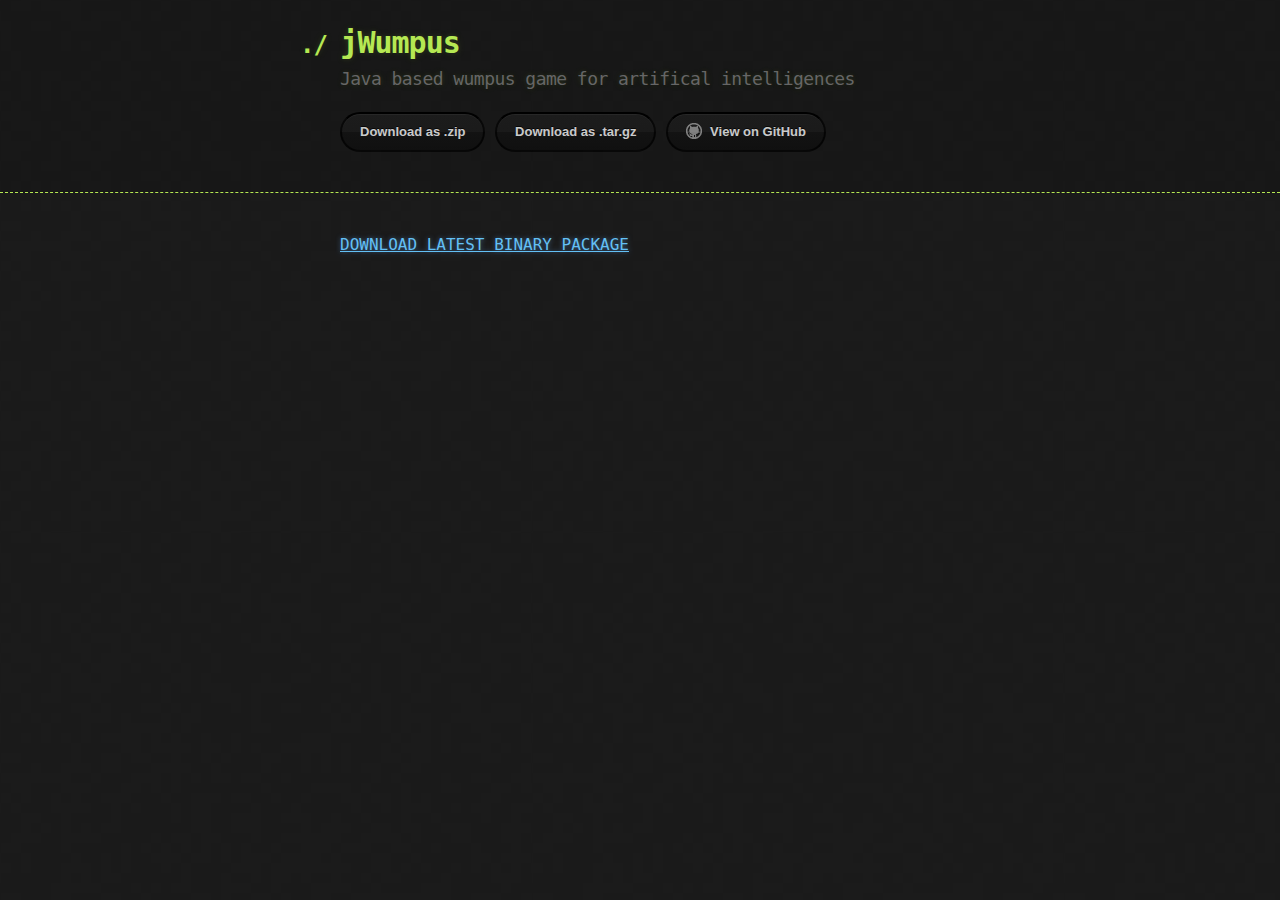
==== index.html @ 169f5581 "Create gh-pages branch via GitHub" ====
<!DOCTYPE html>
<html>
  <head>
    <meta charset='utf-8'>
    <meta http-equiv="X-UA-Compatible" content="chrome=1">

    <link rel="stylesheet" type="text/css" href="stylesheets/stylesheet.css" media="screen" />
    <link rel="stylesheet" type="text/css" href="stylesheets/pygment_trac.css" media="screen" />
    <link rel="stylesheet" type="text/css" href="stylesheets/print.css" media="print" />

    <title>jWumpus by NorthernStars</title>
  </head>

  <body>

    <header>
      <div class="container">
        <h1>jWumpus</h1>
        <h2>Java based wumpus game for artifical intelligences</h2>

        <section id="downloads">
          <a href="https://github.com/NorthernStars/jWumpus/zipball/master" class="btn">Download as .zip</a>
          <a href="https://github.com/NorthernStars/jWumpus/tarball/master" class="btn">Download as .tar.gz</a>
          <a href="https://github.com/NorthernStars/jWumpus" class="btn btn-github"><span class="icon"></span>View on GitHub</a>
        </section>
      </div>
    </header>

    <div class="container">
      <section id="main_content">
        <p><a href="https://github.com/NorthernStars/jWumpus/releases">DOWNLOAD LATEST BINARY PACKAGE</a></p>
      </section>
    </div>

    
  </body>
</html>
---- stylesheets/stylesheet.css ----
body {
  margin: 0;
  padding: 0;
  background: #151515 url("../images/bkg.png") 0 0;
  color: #eaeaea;
  font: 16px;
  line-height: 1.5;
  font-family: Monaco, "Bitstream Vera Sans Mono", "Lucida Console", Terminal, monospace;
}

/* General & 'Reset' Stuff */

.container {
  width: 90%;
  max-width: 600px;
  margin: 0 auto;
}

section {
  display: block;
  margin: 0 0 20px 0;
}

h1, h2, h3, h4, h5, h6 {
  margin: 0 0 20px;
}

li {
  line-height: 1.4 ;
}

/* Header, <header>
   header   - container
   h1       - project name
   h2       - project description
*/

header {
  background: rgba(0, 0, 0, 0.1);
  width: 100%;
  border-bottom: 1px dashed #b5e853;
  padding: 20px 0;
  margin: 0 0 40px 0;
}

header h1 {
  font-size: 30px;
  line-height: 1.5;
  margin: 0 0 0 -40px;
  font-weight: bold;
  font-family: Monaco, "Bitstream Vera Sans Mono", "Lucida Console", Terminal, monospace;
  color: #b5e853;
  text-shadow: 0 1px 1px rgba(0, 0, 0, 0.1),
               0 0 5px rgba(181, 232, 83, 0.1),
               0 0 10px rgba(181, 232, 83, 0.1);
  letter-spacing: -1px;
  -webkit-font-smoothing: antialiased;
}

header h1:before {
  content: "./ ";
  font-size: 24px;
}

header h2 {
  font-size: 18px;
  font-weight: 300;
  color: #666;
}

#downloads .btn {
  display: inline-block;
  text-align: center;
  margin: 0;
}

/* Main Content
*/

#main_content {
  width: 100%;
  -webkit-font-smoothing: antialiased;
}
section img {
  max-width: 100%
}

h1, h2, h3, h4, h5, h6 {
  font-weight: normal;
  font-family: Monaco, "Bitstream Vera Sans Mono", "Lucida Console", Terminal, monospace;
  color: #b5e853;
  letter-spacing: -0.03em;
  text-shadow: 0 1px 1px rgba(0, 0, 0, 0.1),
               0 0 5px rgba(181, 232, 83, 0.1),
               0 0 10px rgba(181, 232, 83, 0.1);
}

#main_content h1 {
  font-size: 30px;
}

#main_content h2 {
  font-size: 24px;
}

#main_content h3 {
  font-size: 18px;
}

#main_content h4 {
  font-size: 14px;
}

#main_content h5 {
  font-size: 12px;
  text-transform: uppercase;
  margin: 0 0 5px 0;
}

#main_content h6 {
  font-size: 12px;
  text-transform: uppercase;
  color: #999;
  margin: 0 0 5px 0;
}

dt {
  font-style: italic;
  font-weight: bold;
}

ul li {
  list-style: none;
}

ul li:before {
  content: ">>";
  font-family: Monaco, "Bitstream Vera Sans Mono", "Lucida Console", Terminal, monospace;
  font-size: 13px;
  color: #b5e853;
  margin-left: -37px;
  margin-right: 21px;
  line-height: 16px;
}

blockquote {
  color: #aaa;
  padding-left: 10px;
  border-left: 1px dotted #666;
}

pre {
  background: rgba(0, 0, 0, 0.9);
  border: 1px solid rgba(255, 255, 255, 0.15);
  padding: 10px;
  font-size: 14px;
  color: #b5e853;
  border-radius: 2px;
  -moz-border-radius: 2px;
  -webkit-border-radius: 2px;
  text-wrap: normal;
  overflow: auto;
  overflow-y: hidden;
}

table {
  width: 100%;
  margin: 0 0 20px 0;
}

th {
  text-align: left;
  border-bottom: 1px dashed #b5e853;
  padding: 5px 10px;
}

td {
  padding: 5px 10px;
}

hr {
  height: 0;
  border: 0;
  border-bottom: 1px dashed #b5e853;
  color: #b5e853;
}

/* Buttons
*/

.btn {
  display: inline-block;
  background: -webkit-linear-gradient(top, rgba(40, 40, 40, 0.3), rgba(35, 35, 35, 0.3) 50%, rgba(10, 10, 10, 0.3) 50%, rgba(0, 0, 0, 0.3));
  padding: 8px 18px;
  border-radius: 50px;
  border: 2px solid rgba(0, 0, 0, 0.7);
  border-bottom: 2px solid rgba(0, 0, 0, 0.7);
  border-top: 2px solid rgba(0, 0, 0, 1);
  color: rgba(255, 255, 255, 0.8);
  font-family: Helvetica, Arial, sans-serif;
  font-weight: bold;
  font-size: 13px;
  text-decoration: none;
  text-shadow: 0 -1px 0 rgba(0, 0, 0, 0.75);
  box-shadow: inset 0 1px 0 rgba(255, 255, 255, 0.05);
}

.btn:hover {
  background: -webkit-linear-gradient(top, rgba(40, 40, 40, 0.6), rgba(35, 35, 35, 0.6) 50%, rgba(10, 10, 10, 0.8) 50%, rgba(0, 0, 0, 0.8));
}

.btn .icon {
  display: inline-block;
  width: 16px;
  height: 16px;
  margin: 1px 8px 0 0;
  float: left;
}

.btn-github .icon {
  opacity: 0.6;
  background: url("../images/blacktocat.png") 0 0 no-repeat;
}

/* Links
   a, a:hover, a:visited
*/

a {
  color: #63c0f5;
  text-shadow: 0 0 5px rgba(104, 182, 255, 0.5);
}

/* Clearfix */

.cf:before, .cf:after {
  content:"";
  display:table;
}

.cf:after {
  clear:both;
}

.cf {
  zoom:1;
}
---- stylesheets/pygment_trac.css ----
.highlight .c { color: #999988; font-style: italic } /* Comment */
.highlight .err { color: #a61717; background-color: #e3d2d2 } /* Error */
.highlight .k { font-weight: bold } /* Keyword */
.highlight .o { font-weight: bold } /* Operator */
.highlight .cm { color: #999988; font-style: italic } /* Comment.Multiline */
.highlight .cp { color: #999999; font-weight: bold } /* Comment.Preproc */
.highlight .c1 { color: #999988; font-style: italic } /* Comment.Single */
.highlight .cs { color: #999999; font-weight: bold; font-style: italic } /* Comment.Special */
.highlight .gd { color: #000000; background-color: #ffdddd } /* Generic.Deleted */
.highlight .gd .x { color: #000000; background-color: #ffaaaa } /* Generic.Deleted.Specific */
.highlight .ge { font-style: italic } /* Generic.Emph */
.highlight .gr { color: #aa0000 } /* Generic.Error */
.highlight .gh { color: #999999 } /* Generic.Heading */
.highlight .gi { color: #000000; background-color: #ddffdd } /* Generic.Inserted */
.highlight .gi .x { color: #000000; background-color: #aaffaa } /* Generic.Inserted.Specific */
.highlight .go { color: #888888 } /* Generic.Output */
.highlight .gp { color: #555555 } /* Generic.Prompt */
.highlight .gs { font-weight: bold } /* Generic.Strong */
.highlight .gu { color: #800080; font-weight: bold; } /* Generic.Subheading */
.highlight .gt { color: #aa0000 } /* Generic.Traceback */
.highlight .kc { font-weight: bold } /* Keyword.Constant */
.highlight .kd { font-weight: bold } /* Keyword.Declaration */
.highlight .kn { font-weight: bold } /* Keyword.Namespace */
.highlight .kp { font-weight: bold } /* Keyword.Pseudo */
.highlight .kr { font-weight: bold } /* Keyword.Reserved */
.highlight .kt { color: #445588; font-weight: bold } /* Keyword.Type */
.highlight .m { color: #009999 } /* Literal.Number */
.highlight .s { color: #d14 } /* Literal.String */
.highlight .na { color: #008080 } /* Name.Attribute */
.highlight .nb { color: #0086B3 } /* Name.Builtin */
.highlight .nc { color: #445588; font-weight: bold } /* Name.Class */
.highlight .no { color: #008080 } /* Name.Constant */
.highlight .ni { color: #800080 } /* Name.Entity */
.highlight .ne { color: #990000; font-weight: bold } /* Name.Exception */
.highlight .nf { color: #990000; font-weight: bold } /* Name.Function */
.highlight .nn { color: #555555 } /* Name.Namespace */
.highlight .nt { color: #CBDFFF } /* Name.Tag */
.highlight .nv { color: #008080 } /* Name.Variable */
.highlight .ow { font-weight: bold } /* Operator.Word */
.highlight .w { color: #bbbbbb } /* Text.Whitespace */
.highlight .mf { color: #009999 } /* Literal.Number.Float */
.highlight .mh { color: #009999 } /* Literal.Number.Hex */
.highlight .mi { color: #009999 } /* Literal.Number.Integer */
.highlight .mo { color: #009999 } /* Literal.Number.Oct */
.highlight .sb { color: #d14 } /* Literal.String.Backtick */
.highlight .sc { color: #d14 } /* Literal.String.Char */
.highlight .sd { color: #d14 } /* Literal.String.Doc */
.highlight .s2 { color: #d14 } /* Literal.String.Double */
.highlight .se { color: #d14 } /* Literal.String.Escape */
.highlight .sh { color: #d14 } /* Literal.String.Heredoc */
.highlight .si { color: #d14 } /* Literal.String.Interpol */
.highlight .sx { color: #d14 } /* Literal.String.Other */
.highlight .sr { color: #009926 } /* Literal.String.Regex */
.highlight .s1 { color: #d14 } /* Literal.String.Single */
.highlight .ss { color: #990073 } /* Literal.String.Symbol */
.highlight .bp { color: #999999 } /* Name.Builtin.Pseudo */
.highlight .vc { color: #008080 } /* Name.Variable.Class */
.highlight .vg { color: #008080 } /* Name.Variable.Global */
.highlight .vi { color: #008080 } /* Name.Variable.Instance */
.highlight .il { color: #009999 } /* Literal.Number.Integer.Long */

.type-csharp .highlight .k { color: #0000FF }
.type-csharp .highlight .kt { color: #0000FF }
.type-csharp .highlight .nf { color: #000000; font-weight: normal }
.type-csharp .highlight .nc { color: #2B91AF }
.type-csharp .highlight .nn { color: #000000 }
.type-csharp .highlight .s { color: #A31515 }
.type-csharp .highlight .sc { color: #A31515 }
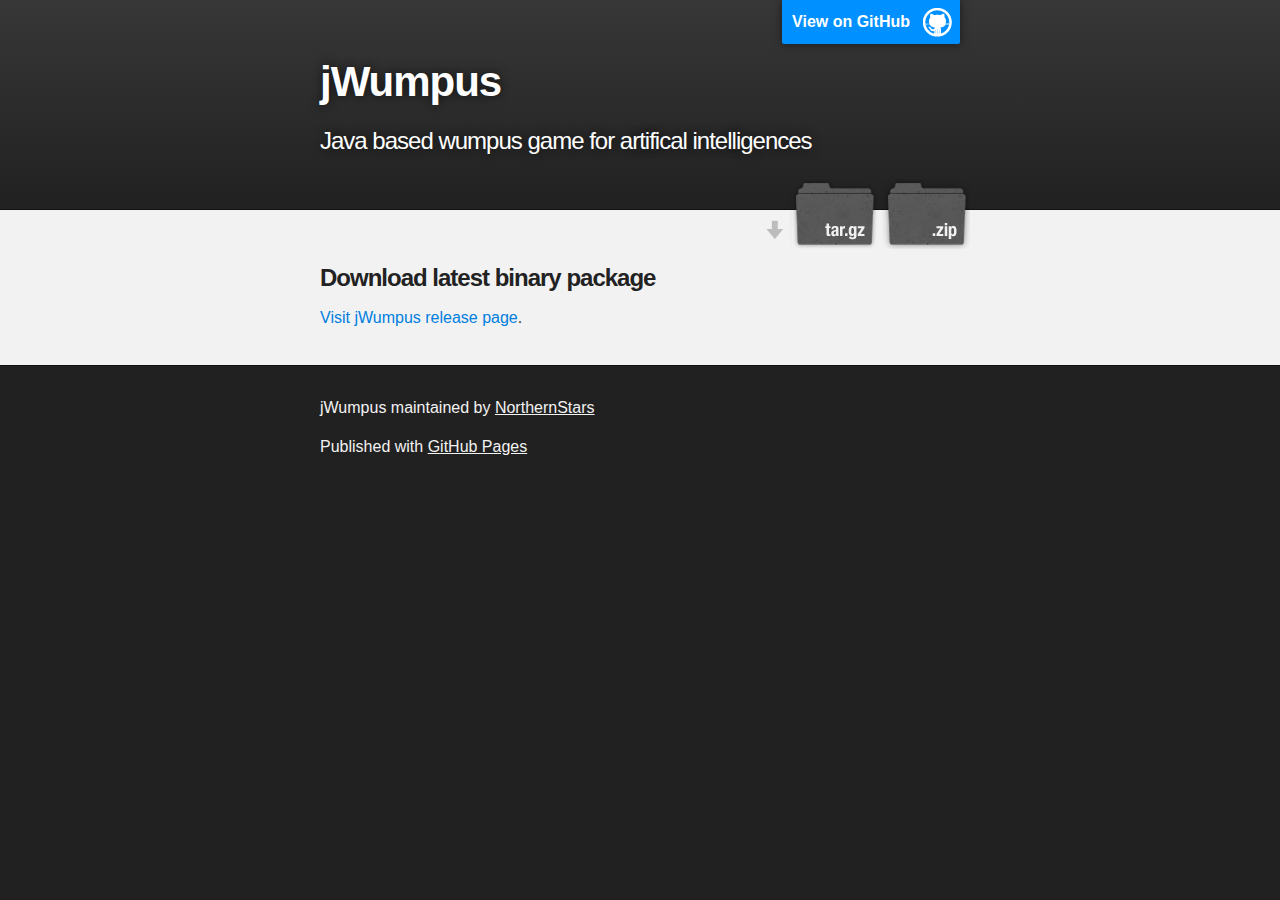
==== commit 09c54854: "Create gh-pages branch via GitHub" ====
--- a/index.html
+++ b/index.html
@@ -1,37 +1,52 @@
 <!DOCTYPE html>
 <html>
+
   <head>
-    <meta charset='utf-8'>
-    <meta http-equiv="X-UA-Compatible" content="chrome=1">
+    <meta charset='utf-8' />
+    <meta http-equiv="X-UA-Compatible" content="chrome=1" />
+    <meta name="description" content="jWumpus : Java based wumpus game for artifical intelligences" />
 
-    <link rel="stylesheet" type="text/css" href="stylesheets/stylesheet.css" media="screen" />
-    <link rel="stylesheet" type="text/css" href="stylesheets/pygment_trac.css" media="screen" />
-    <link rel="stylesheet" type="text/css" href="stylesheets/print.css" media="print" />
+    <link rel="stylesheet" type="text/css" media="screen" href="stylesheets/stylesheet.css">
 
-    <title>jWumpus by NorthernStars</title>
+    <title>jWumpus</title>
   </head>
 
   <body>
 
-    <header>
-      <div class="container">
-        <h1>jWumpus</h1>
-        <h2>Java based wumpus game for artifical intelligences</h2>
+    <!-- HEADER -->
+    <div id="header_wrap" class="outer">
+        <header class="inner">
+          <a id="forkme_banner" href="https://github.com/NorthernStars/jWumpus">View on GitHub</a>
 
-        <section id="downloads">
-          <a href="https://github.com/NorthernStars/jWumpus/zipball/master" class="btn">Download as .zip</a>
-          <a href="https://github.com/NorthernStars/jWumpus/tarball/master" class="btn">Download as .tar.gz</a>
-          <a href="https://github.com/NorthernStars/jWumpus" class="btn btn-github"><span class="icon"></span>View on GitHub</a>
-        </section>
-      </div>
-    </header>
+          <h1 id="project_title">jWumpus</h1>
+          <h2 id="project_tagline">Java based wumpus game for artifical intelligences</h2>
 
-    <div class="container">
-      <section id="main_content">
-        <p><a href="https://github.com/NorthernStars/jWumpus/releases">DOWNLOAD LATEST BINARY PACKAGE</a></p>
+            <section id="downloads">
+              <a class="zip_download_link" href="https://github.com/NorthernStars/jWumpus/zipball/master">Download this project as a .zip file</a>
+              <a class="tar_download_link" href="https://github.com/NorthernStars/jWumpus/tarball/master">Download this project as a tar.gz file</a>
+            </section>
+        </header>
+    </div>
+
+    <!-- MAIN CONTENT -->
+    <div id="main_content_wrap" class="outer">
+      <section id="main_content" class="inner">
+        <h3>
+<a name="download-latest-binary-package" class="anchor" href="#download-latest-binary-package"><span class="octicon octicon-link"></span></a>Download latest binary package</h3>
+
+<p><a href="https://github.com/NorthernStars/jWumpus/releases">Visit jWumpus release page</a>.</p>
       </section>
     </div>
 
+    <!-- FOOTER  -->
+    <div id="footer_wrap" class="outer">
+      <footer class="inner">
+        <p class="copyright">jWumpus maintained by <a href="https://github.com/NorthernStars">NorthernStars</a></p>
+        <p>Published with <a href="http://pages.github.com">GitHub Pages</a></p>
+      </footer>
+    </div>
+
     
+
   </body>
-</html>+</html>
--- a/stylesheets/stylesheet.css
+++ b/stylesheets/stylesheet.css
@@ -1,247 +1,423 @@
-body {
+/*******************************************************************************
+Slate Theme for GitHub Pages
+by Jason Costello, @jsncostello
+*******************************************************************************/
+
+@import url(pygment_trac.css);
+
+/*******************************************************************************
+MeyerWeb Reset
+*******************************************************************************/
+
+html, body, div, span, applet, object, iframe,
+h1, h2, h3, h4, h5, h6, p, blockquote, pre,
+a, abbr, acronym, address, big, cite, code,
+del, dfn, em, img, ins, kbd, q, s, samp,
+small, strike, strong, sub, sup, tt, var,
+b, u, i, center,
+dl, dt, dd, ol, ul, li,
+fieldset, form, label, legend,
+table, caption, tbody, tfoot, thead, tr, th, td,
+article, aside, canvas, details, embed,
+figure, figcaption, footer, header, hgroup,
+menu, nav, output, ruby, section, summary,
+time, mark, audio, video {
   margin: 0;
   padding: 0;
-  background: #151515 url("../images/bkg.png") 0 0;
-  color: #eaeaea;
-  font: 16px;
+  border: 0;
+  font: inherit;
+  vertical-align: baseline;
+}
+
+/* HTML5 display-role reset for older browsers */
+article, aside, details, figcaption, figure,
+footer, header, hgroup, menu, nav, section {
+  display: block;
+}
+
+ol, ul {
+  list-style: none;
+}
+
+table {
+  border-collapse: collapse;
+  border-spacing: 0;
+}
+
+/*******************************************************************************
+Theme Styles
+*******************************************************************************/
+
+body {
+  box-sizing: border-box;
+  color:#373737;
+  background: #212121;
+  font-size: 16px;
+  font-family: 'Myriad Pro', Calibri, Helvetica, Arial, sans-serif;
   line-height: 1.5;
+  -webkit-font-smoothing: antialiased;
+}
+
+h1, h2, h3, h4, h5, h6 {
+  margin: 10px 0;
+  font-weight: 700;
+  color:#222222;
+  font-family: 'Lucida Grande', 'Calibri', Helvetica, Arial, sans-serif;
+  letter-spacing: -1px;
+}
+
+h1 {
+  font-size: 36px;
+  font-weight: 700;
+}
+
+h2 {
+  padding-bottom: 10px;
+  font-size: 32px;
+  background: url('../images/bg_hr.png') repeat-x bottom;
+}
+
+h3 {
+  font-size: 24px;
+}
+
+h4 {
+  font-size: 21px;
+}
+
+h5 {
+  font-size: 18px;
+}
+
+h6 {
+  font-size: 16px;
+}
+
+p {
+  margin: 10px 0 15px 0;
+}
+
+footer p {
+  color: #f2f2f2;
+}
+
+a {
+  text-decoration: none;
+  color: #007edf;
+  text-shadow: none;
+
+  transition: color 0.5s ease;
+  transition: text-shadow 0.5s ease;
+  -webkit-transition: color 0.5s ease;
+  -webkit-transition: text-shadow 0.5s ease;
+  -moz-transition: color 0.5s ease;
+  -moz-transition: text-shadow 0.5s ease;
+  -o-transition: color 0.5s ease;
+  -o-transition: text-shadow 0.5s ease;
+  -ms-transition: color 0.5s ease;
+  -ms-transition: text-shadow 0.5s ease;
+}
+
+a:hover, a:focus {text-decoration: underline;}
+
+footer a {
+  color: #F2F2F2;
+  text-decoration: underline;
+}
+
+em {
+  font-style: italic;
+}
+
+strong {
+  font-weight: bold;
+}
+
+img {
+  position: relative;
+  margin: 0 auto;
+  max-width: 739px;
+  padding: 5px;
+  margin: 10px 0 10px 0;
+  border: 1px solid #ebebeb;
+
+  box-shadow: 0 0 5px #ebebeb;
+  -webkit-box-shadow: 0 0 5px #ebebeb;
+  -moz-box-shadow: 0 0 5px #ebebeb;
+  -o-box-shadow: 0 0 5px #ebebeb;
+  -ms-box-shadow: 0 0 5px #ebebeb;
+}
+
+p img {
+  display: inline;
+  margin: 0;
+  padding: 0;
+  vertical-align: middle;
+  text-align: center;
+  border: none;
+}
+
+pre, code {
+  width: 100%;
+  color: #222;
+  background-color: #fff;
+
   font-family: Monaco, "Bitstream Vera Sans Mono", "Lucida Console", Terminal, monospace;
-}
-
-/* General & 'Reset' Stuff */
-
-.container {
-  width: 90%;
-  max-width: 600px;
-  margin: 0 auto;
-}
-
-section {
-  display: block;
-  margin: 0 0 20px 0;
-}
-
-h1, h2, h3, h4, h5, h6 {
-  margin: 0 0 20px;
-}
-
-li {
-  line-height: 1.4 ;
-}
-
-/* Header, <header>
-   header   - container
-   h1       - project name
-   h2       - project description
-*/
-
-header {
-  background: rgba(0, 0, 0, 0.1);
-  width: 100%;
-  border-bottom: 1px dashed #b5e853;
-  padding: 20px 0;
-  margin: 0 0 40px 0;
-}
-
-header h1 {
-  font-size: 30px;
-  line-height: 1.5;
-  margin: 0 0 0 -40px;
-  font-weight: bold;
-  font-family: Monaco, "Bitstream Vera Sans Mono", "Lucida Console", Terminal, monospace;
-  color: #b5e853;
-  text-shadow: 0 1px 1px rgba(0, 0, 0, 0.1),
-               0 0 5px rgba(181, 232, 83, 0.1),
-               0 0 10px rgba(181, 232, 83, 0.1);
-  letter-spacing: -1px;
-  -webkit-font-smoothing: antialiased;
-}
-
-header h1:before {
-  content: "./ ";
-  font-size: 24px;
-}
-
-header h2 {
-  font-size: 18px;
-  font-weight: 300;
-  color: #666;
-}
-
-#downloads .btn {
-  display: inline-block;
-  text-align: center;
-  margin: 0;
-}
-
-/* Main Content
-*/
-
-#main_content {
-  width: 100%;
-  -webkit-font-smoothing: antialiased;
-}
-section img {
-  max-width: 100%
-}
-
-h1, h2, h3, h4, h5, h6 {
-  font-weight: normal;
-  font-family: Monaco, "Bitstream Vera Sans Mono", "Lucida Console", Terminal, monospace;
-  color: #b5e853;
-  letter-spacing: -0.03em;
-  text-shadow: 0 1px 1px rgba(0, 0, 0, 0.1),
-               0 0 5px rgba(181, 232, 83, 0.1),
-               0 0 10px rgba(181, 232, 83, 0.1);
-}
-
-#main_content h1 {
-  font-size: 30px;
-}
-
-#main_content h2 {
-  font-size: 24px;
-}
-
-#main_content h3 {
-  font-size: 18px;
-}
-
-#main_content h4 {
   font-size: 14px;
-}
-
-#main_content h5 {
-  font-size: 12px;
-  text-transform: uppercase;
-  margin: 0 0 5px 0;
-}
-
-#main_content h6 {
-  font-size: 12px;
-  text-transform: uppercase;
-  color: #999;
-  margin: 0 0 5px 0;
-}
-
-dt {
-  font-style: italic;
-  font-weight: bold;
-}
-
-ul li {
-  list-style: none;
-}
-
-ul li:before {
-  content: ">>";
-  font-family: Monaco, "Bitstream Vera Sans Mono", "Lucida Console", Terminal, monospace;
-  font-size: 13px;
-  color: #b5e853;
-  margin-left: -37px;
-  margin-right: 21px;
-  line-height: 16px;
-}
-
-blockquote {
-  color: #aaa;
-  padding-left: 10px;
-  border-left: 1px dotted #666;
-}
-
-pre {
-  background: rgba(0, 0, 0, 0.9);
-  border: 1px solid rgba(255, 255, 255, 0.15);
-  padding: 10px;
-  font-size: 14px;
-  color: #b5e853;
+
   border-radius: 2px;
   -moz-border-radius: 2px;
   -webkit-border-radius: 2px;
-  text-wrap: normal;
+}
+
+pre {
+  width: 100%;
+  padding: 10px;
+  box-shadow: 0 0 10px rgba(0,0,0,.1);
   overflow: auto;
-  overflow-y: hidden;
+}
+
+code {
+  padding: 3px;
+  margin: 0 3px;
+  box-shadow: 0 0 10px rgba(0,0,0,.1);
+}
+
+pre code {
+  display: block;
+  box-shadow: none;
+}
+
+blockquote {
+  color: #666;
+  margin-bottom: 20px;
+  padding: 0 0 0 20px;
+  border-left: 3px solid #bbb;
+}
+
+
+ul, ol, dl {
+  margin-bottom: 15px
+}
+
+ul {
+  list-style: inside;
+  padding-left: 20px;
+}
+
+ol {
+  list-style: decimal inside;
+  padding-left: 20px;
+}
+
+dl dt {
+  font-weight: bold;
+}
+
+dl dd {
+  padding-left: 20px;
+  font-style: italic;
+}
+
+dl p {
+  padding-left: 20px;
+  font-style: italic;
+}
+
+hr {
+  height: 1px;
+  margin-bottom: 5px;
+  border: none;
+  background: url('../images/bg_hr.png') repeat-x center;
 }
 
 table {
+  border: 1px solid #373737;
+  margin-bottom: 20px;
+  text-align: left;
+ }
+
+th {
+  font-family: 'Lucida Grande', 'Helvetica Neue', Helvetica, Arial, sans-serif;
+  padding: 10px;
+  background: #373737;
+  color: #fff;
+ }
+
+td {
+  padding: 10px;
+  border: 1px solid #373737;
+ }
+
+form {
+  background: #f2f2f2;
+  padding: 20px;
+}
+
+/*******************************************************************************
+Full-Width Styles
+*******************************************************************************/
+
+.outer {
   width: 100%;
-  margin: 0 0 20px 0;
-}
-
-th {
-  text-align: left;
-  border-bottom: 1px dashed #b5e853;
-  padding: 5px 10px;
-}
-
-td {
-  padding: 5px 10px;
-}
-
-hr {
-  height: 0;
-  border: 0;
-  border-bottom: 1px dashed #b5e853;
-  color: #b5e853;
-}
-
-/* Buttons
-*/
-
-.btn {
-  display: inline-block;
-  background: -webkit-linear-gradient(top, rgba(40, 40, 40, 0.3), rgba(35, 35, 35, 0.3) 50%, rgba(10, 10, 10, 0.3) 50%, rgba(0, 0, 0, 0.3));
-  padding: 8px 18px;
-  border-radius: 50px;
-  border: 2px solid rgba(0, 0, 0, 0.7);
-  border-bottom: 2px solid rgba(0, 0, 0, 0.7);
-  border-top: 2px solid rgba(0, 0, 0, 1);
-  color: rgba(255, 255, 255, 0.8);
-  font-family: Helvetica, Arial, sans-serif;
-  font-weight: bold;
-  font-size: 13px;
-  text-decoration: none;
-  text-shadow: 0 -1px 0 rgba(0, 0, 0, 0.75);
-  box-shadow: inset 0 1px 0 rgba(255, 255, 255, 0.05);
-}
-
-.btn:hover {
-  background: -webkit-linear-gradient(top, rgba(40, 40, 40, 0.6), rgba(35, 35, 35, 0.6) 50%, rgba(10, 10, 10, 0.8) 50%, rgba(0, 0, 0, 0.8));
-}
-
-.btn .icon {
-  display: inline-block;
-  width: 16px;
-  height: 16px;
-  margin: 1px 8px 0 0;
-  float: left;
-}
-
-.btn-github .icon {
-  opacity: 0.6;
-  background: url("../images/blacktocat.png") 0 0 no-repeat;
-}
-
-/* Links
-   a, a:hover, a:visited
-*/
-
-a {
-  color: #63c0f5;
-  text-shadow: 0 0 5px rgba(104, 182, 255, 0.5);
-}
-
-/* Clearfix */
-
-.cf:before, .cf:after {
-  content:"";
-  display:table;
-}
-
-.cf:after {
-  clear:both;
-}
-
-.cf {
-  zoom:1;
-}+}
+
+.inner {
+  position: relative;
+  max-width: 640px;
+  padding: 20px 10px;
+  margin: 0 auto;
+}
+
+#forkme_banner {
+  display: block;
+  position: absolute;
+  top:0;
+  right: 10px;
+  z-index: 10;
+  padding: 10px 50px 10px 10px;
+  color: #fff;
+  background: url('../images/blacktocat.png') #0090ff no-repeat 95% 50%;
+  font-weight: 700;
+  box-shadow: 0 0 10px rgba(0,0,0,.5);
+  border-bottom-left-radius: 2px;
+  border-bottom-right-radius: 2px;
+}
+
+#header_wrap {
+  background: #212121;
+  background: -moz-linear-gradient(top, #373737, #212121);
+  background: -webkit-linear-gradient(top, #373737, #212121);
+  background: -ms-linear-gradient(top, #373737, #212121);
+  background: -o-linear-gradient(top, #373737, #212121);
+  background: linear-gradient(top, #373737, #212121);
+}
+
+#header_wrap .inner {
+  padding: 50px 10px 30px 10px;
+}
+
+#project_title {
+  margin: 0;
+  color: #fff;
+  font-size: 42px;
+  font-weight: 700;
+  text-shadow: #111 0px 0px 10px;
+}
+
+#project_tagline {
+  color: #fff;
+  font-size: 24px;
+  font-weight: 300;
+  background: none;
+  text-shadow: #111 0px 0px 10px;
+}
+
+#downloads {
+  position: absolute;
+  width: 210px;
+  z-index: 10;
+  bottom: -40px;
+  right: 0;
+  height: 70px;
+  background: url('../images/icon_download.png') no-repeat 0% 90%;
+}
+
+.zip_download_link {
+  display: block;
+  float: right;
+  width: 90px;
+  height:70px;
+  text-indent: -5000px;
+  overflow: hidden;
+  background: url(../images/sprite_download.png) no-repeat bottom left;
+}
+
+.tar_download_link {
+  display: block;
+  float: right;
+  width: 90px;
+  height:70px;
+  text-indent: -5000px;
+  overflow: hidden;
+  background: url(../images/sprite_download.png) no-repeat bottom right;
+  margin-left: 10px;
+}
+
+.zip_download_link:hover {
+  background: url(../images/sprite_download.png) no-repeat top left;
+}
+
+.tar_download_link:hover {
+  background: url(../images/sprite_download.png) no-repeat top right;
+}
+
+#main_content_wrap {
+  background: #f2f2f2;
+  border-top: 1px solid #111;
+  border-bottom: 1px solid #111;
+}
+
+#main_content {
+  padding-top: 40px;
+}
+
+#footer_wrap {
+  background: #212121;
+}
+
+
+
+/*******************************************************************************
+Small Device Styles
+*******************************************************************************/
+
+@media screen and (max-width: 480px) {
+  body {
+    font-size:14px;
+  }
+
+  #downloads {
+    display: none;
+  }
+
+  .inner {
+    min-width: 320px;
+    max-width: 480px;
+  }
+
+  #project_title {
+  font-size: 32px;
+  }
+
+  h1 {
+    font-size: 28px;
+  }
+
+  h2 {
+    font-size: 24px;
+  }
+
+  h3 {
+    font-size: 21px;
+  }
+
+  h4 {
+    font-size: 18px;
+  }
+
+  h5 {
+    font-size: 14px;
+  }
+
+  h6 {
+    font-size: 12px;
+  }
+
+  code, pre {
+    min-width: 320px;
+    max-width: 480px;
+    font-size: 11px;
+  }
+
+}
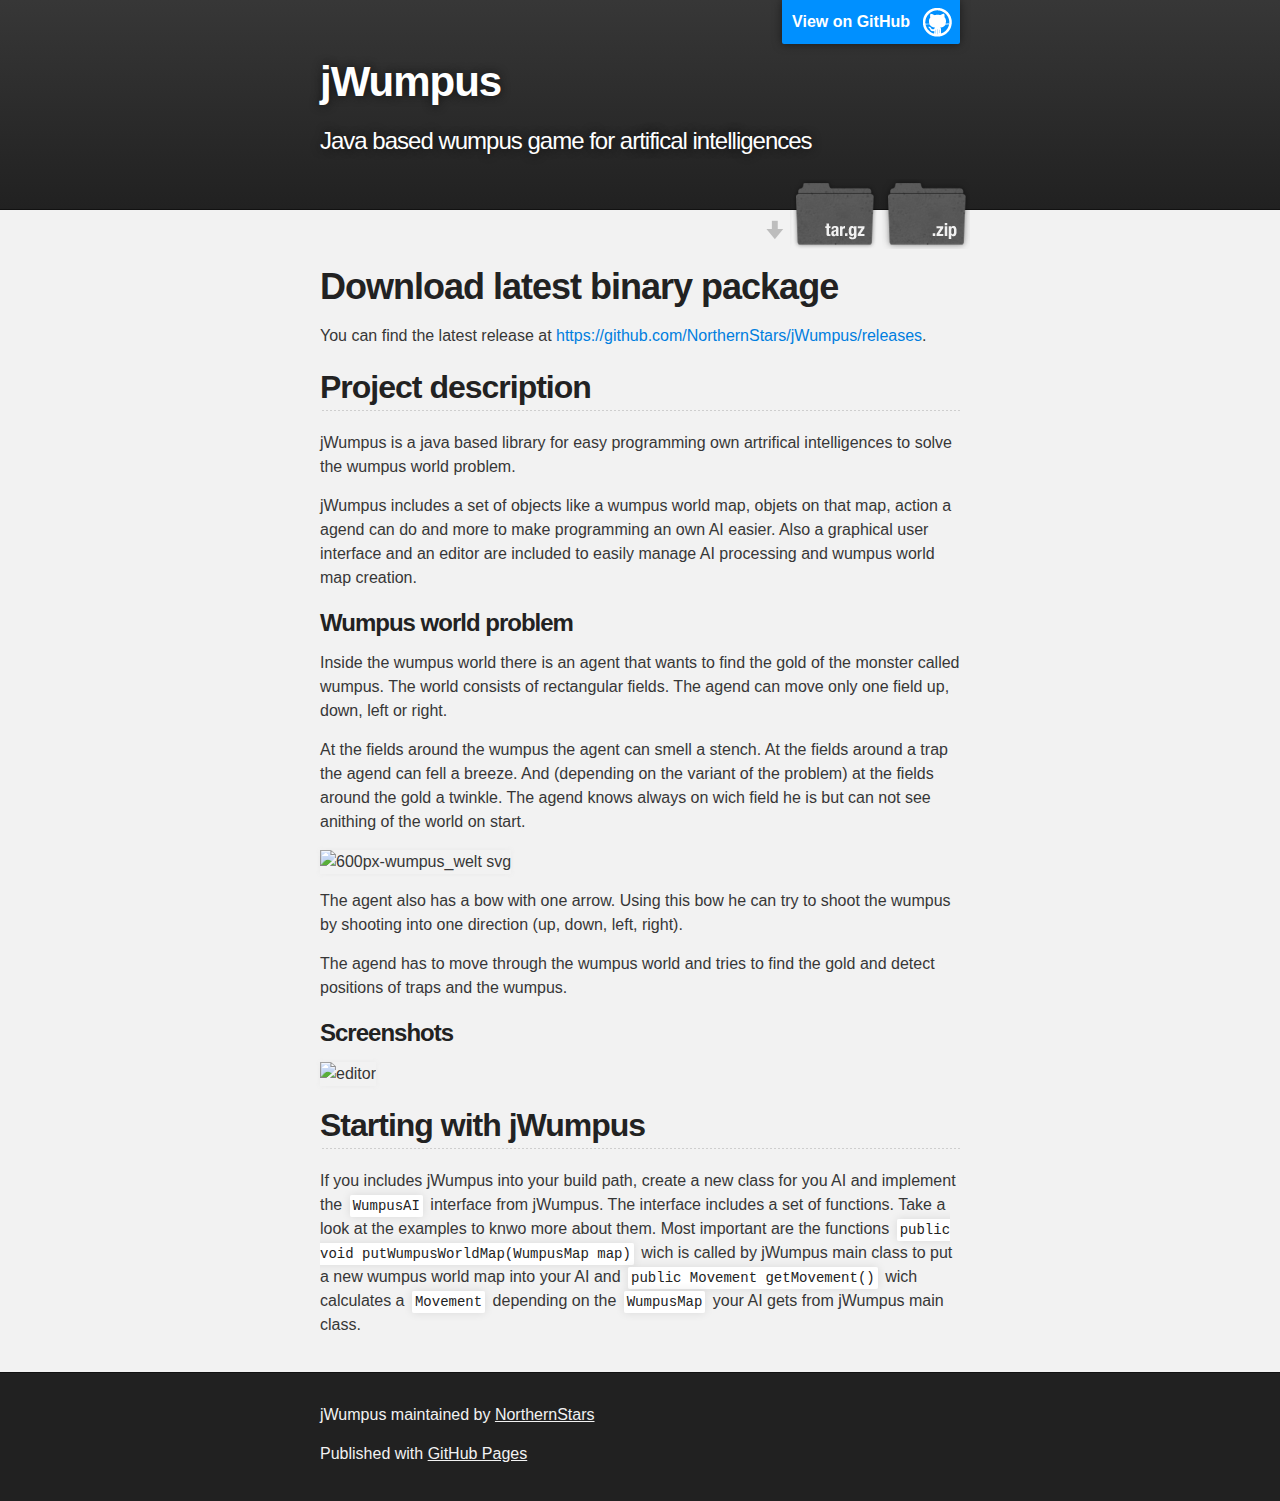
==== commit e92792aa: "Create gh-pages branch via GitHub" ====
--- a/index.html
+++ b/index.html
@@ -31,10 +31,42 @@
     <!-- MAIN CONTENT -->
     <div id="main_content_wrap" class="outer">
       <section id="main_content" class="inner">
-        <h3>
-<a name="download-latest-binary-package" class="anchor" href="#download-latest-binary-package"><span class="octicon octicon-link"></span></a>Download latest binary package</h3>
+        <h1>
+<a name="download-latest-binary-package" class="anchor" href="#download-latest-binary-package"><span class="octicon octicon-link"></span></a>Download latest binary package</h1>
 
-<p><a href="https://github.com/NorthernStars/jWumpus/releases">Visit jWumpus release page</a>.</p>
+<p>You can find the latest release at <a href="https://github.com/NorthernStars/jWumpus/releases">https://github.com/NorthernStars/jWumpus/releases</a>.</p>
+
+<h2>
+<a name="project-description" class="anchor" href="#project-description"><span class="octicon octicon-link"></span></a>Project description</h2>
+
+<p>jWumpus is a java based library for easy programming own artrifical intelligences to solve the wumpus world problem.</p>
+
+<p>jWumpus includes a set of objects like a wumpus world map, objets on that map, action a agend can do and more to make programming an own AI easier. Also a graphical user interface and an editor are included to easily manage AI processing and wumpus world map creation.</p>
+
+<h3>
+<a name="wumpus-world-problem" class="anchor" href="#wumpus-world-problem"><span class="octicon octicon-link"></span></a>Wumpus world problem</h3>
+
+<p>Inside the wumpus world there is an agent that wants to find the gold of the monster called wumpus.
+The world consists of rectangular fields. The agend can move only one field up, down, left or right.</p>
+
+<p>At the fields around the wumpus the agent can smell a stench. At the fields around a trap the agend can fell a breeze. And (depending on the variant of the problem) at the fields around the gold a twinkle.
+The agend knows always on wich field he is but can not see anithing of the world on start.</p>
+
+<p><img src="https://f.cloud.github.com/assets/3993793/2423907/d7e2ccba-aba0-11e3-8c19-69e2d3736dcd.png" alt="600px-wumpus_welt svg"></p>
+
+<p>The agent also has a bow with one arrow. Using this bow he can try to shoot the wumpus by shooting into one direction (up, down, left, right).</p>
+
+<p>The agend has to move through the wumpus world and tries to find the gold and detect positions of traps and the wumpus.</p>
+
+<h3>
+<a name="screenshots" class="anchor" href="#screenshots"><span class="octicon octicon-link"></span></a>Screenshots</h3>
+
+<p><img src="https://f.cloud.github.com/assets/3993793/2423971/b5da81e8-aba1-11e3-8481-9492472c4382.png" alt="editor"></p>
+
+<h2>
+<a name="starting-with-jwumpus" class="anchor" href="#starting-with-jwumpus"><span class="octicon octicon-link"></span></a>Starting with jWumpus</h2>
+
+<p>If you includes jWumpus into your build path, create a new class for you AI and implement the <code>WumpusAI</code> interface from jWumpus. The interface includes a set of functions. Take a look at the examples to knwo more about them. Most important are the functions <code>public void putWumpusWorldMap(WumpusMap map)</code> wich is called by jWumpus main class to put a new wumpus world map into your AI and <code>public Movement getMovement()</code> wich calculates a <code>Movement</code> depending on the <code>WumpusMap</code> your AI gets from jWumpus main class.</p>
       </section>
     </div>
 
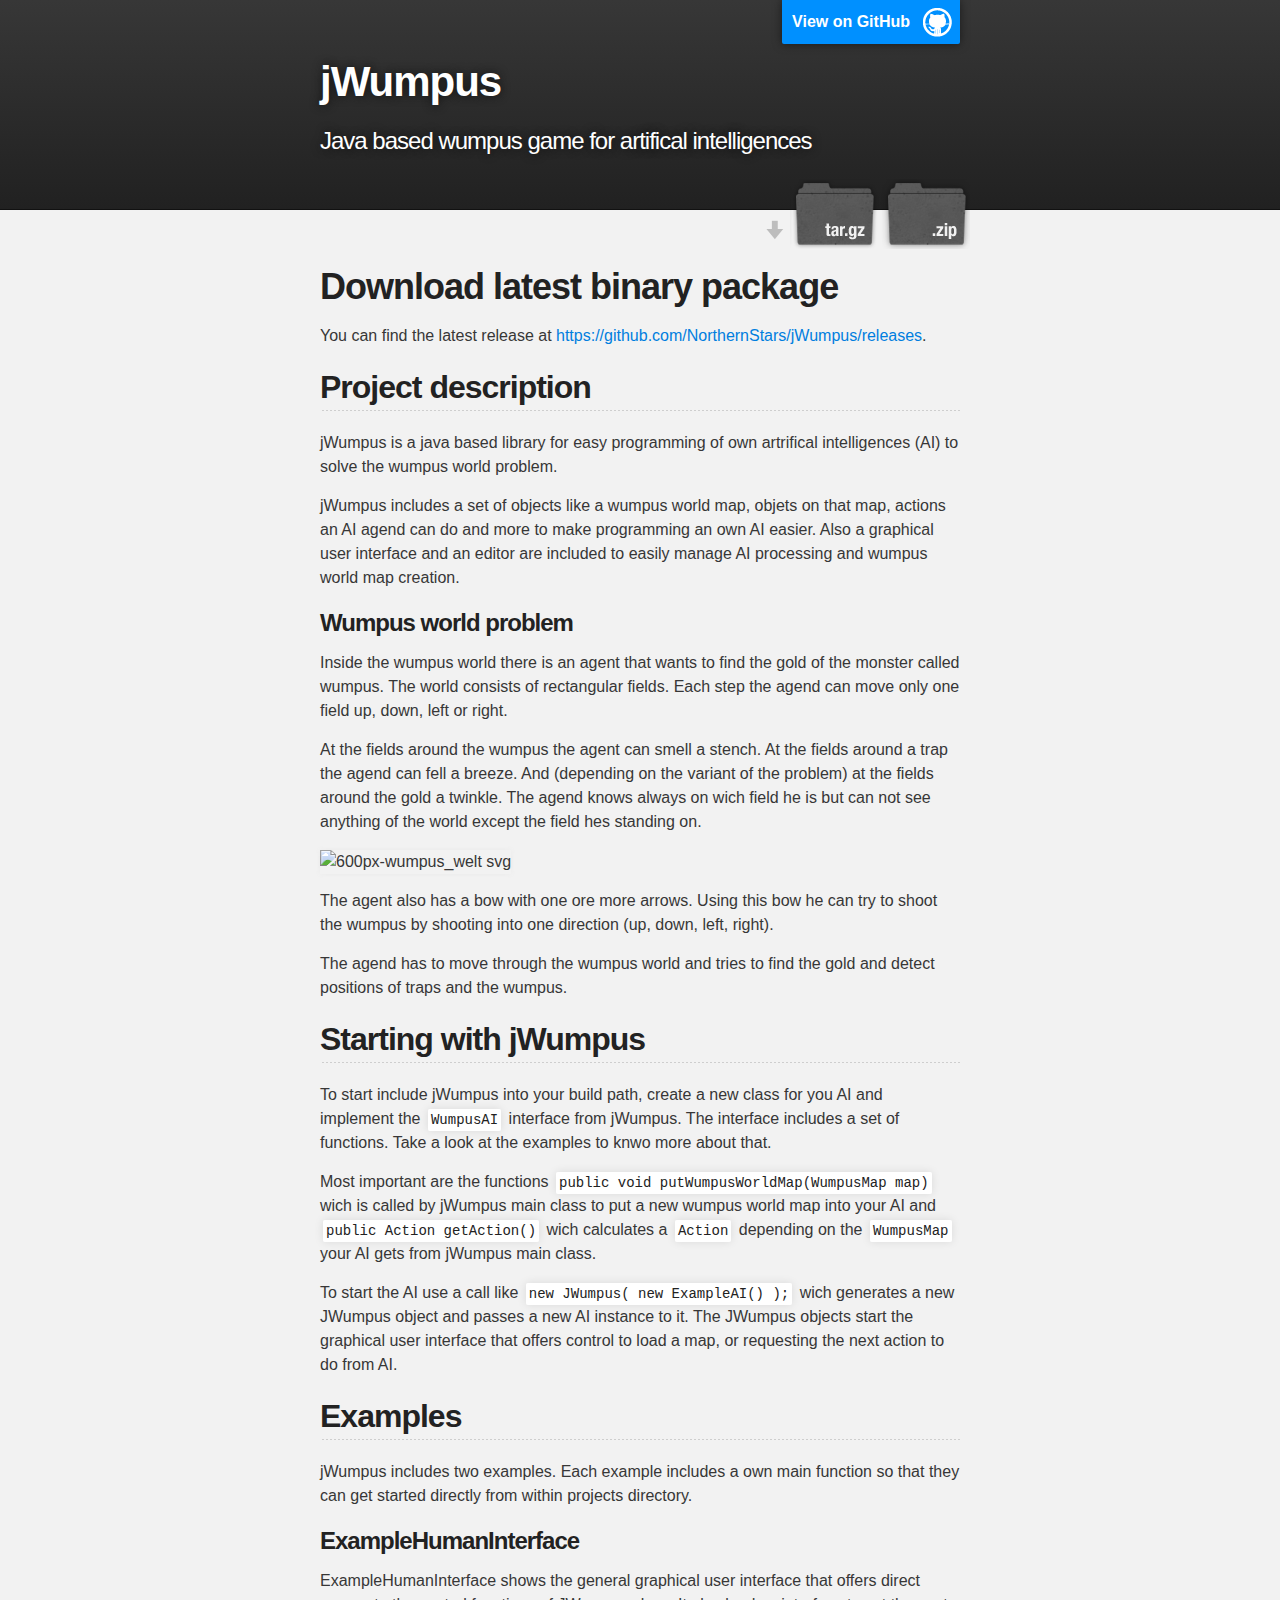
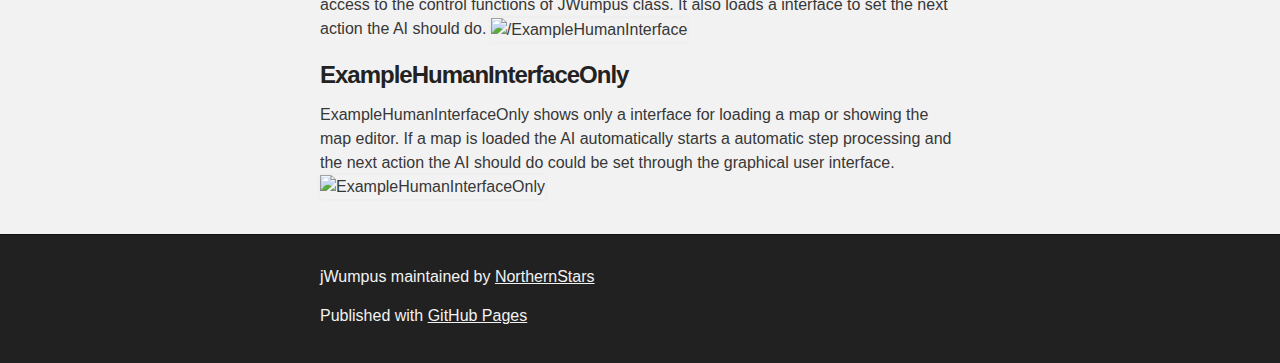
==== commit 89b4b8a9: "Create gh-pages branch via GitHub" ====
--- a/index.html
+++ b/index.html
@@ -39,34 +39,52 @@
 <h2>
 <a name="project-description" class="anchor" href="#project-description"><span class="octicon octicon-link"></span></a>Project description</h2>
 
-<p>jWumpus is a java based library for easy programming own artrifical intelligences to solve the wumpus world problem.</p>
+<p>jWumpus is a java based library for easy programming of own artrifical intelligences (AI) to solve the wumpus world problem.</p>
 
-<p>jWumpus includes a set of objects like a wumpus world map, objets on that map, action a agend can do and more to make programming an own AI easier. Also a graphical user interface and an editor are included to easily manage AI processing and wumpus world map creation.</p>
+<p>jWumpus includes a set of objects like a wumpus world map, objets on that map, actions an AI agend can do and more to make programming an own AI easier. Also a graphical user interface and an editor are included to easily manage AI processing and wumpus world map creation.</p>
 
 <h3>
 <a name="wumpus-world-problem" class="anchor" href="#wumpus-world-problem"><span class="octicon octicon-link"></span></a>Wumpus world problem</h3>
 
 <p>Inside the wumpus world there is an agent that wants to find the gold of the monster called wumpus.
-The world consists of rectangular fields. The agend can move only one field up, down, left or right.</p>
+The world consists of rectangular fields. Each step the agend can move only one field up, down, left or right.</p>
 
 <p>At the fields around the wumpus the agent can smell a stench. At the fields around a trap the agend can fell a breeze. And (depending on the variant of the problem) at the fields around the gold a twinkle.
-The agend knows always on wich field he is but can not see anithing of the world on start.</p>
+The agend knows always on wich field he is but can not see anything of the world except the field hes standing on.</p>
 
 <p><img src="https://f.cloud.github.com/assets/3993793/2423907/d7e2ccba-aba0-11e3-8c19-69e2d3736dcd.png" alt="600px-wumpus_welt svg"></p>
 
-<p>The agent also has a bow with one arrow. Using this bow he can try to shoot the wumpus by shooting into one direction (up, down, left, right).</p>
+<p>The agent also has a bow with one ore more arrows. Using this bow he can try to shoot the wumpus by shooting into one direction (up, down, left, right).</p>
 
 <p>The agend has to move through the wumpus world and tries to find the gold and detect positions of traps and the wumpus.</p>
-
-<h3>
-<a name="screenshots" class="anchor" href="#screenshots"><span class="octicon octicon-link"></span></a>Screenshots</h3>
-
-<p><img src="https://f.cloud.github.com/assets/3993793/2423971/b5da81e8-aba1-11e3-8481-9492472c4382.png" alt="editor"></p>
 
 <h2>
 <a name="starting-with-jwumpus" class="anchor" href="#starting-with-jwumpus"><span class="octicon octicon-link"></span></a>Starting with jWumpus</h2>
 
-<p>If you includes jWumpus into your build path, create a new class for you AI and implement the <code>WumpusAI</code> interface from jWumpus. The interface includes a set of functions. Take a look at the examples to knwo more about them. Most important are the functions <code>public void putWumpusWorldMap(WumpusMap map)</code> wich is called by jWumpus main class to put a new wumpus world map into your AI and <code>public Movement getMovement()</code> wich calculates a <code>Movement</code> depending on the <code>WumpusMap</code> your AI gets from jWumpus main class.</p>
+<p>To start include jWumpus into your build path, create a new class for you AI and implement the <code>WumpusAI</code> interface from jWumpus. The interface includes a set of functions. Take a look at the examples to knwo more about that.</p>
+
+<p>Most important are the functions <code>public void putWumpusWorldMap(WumpusMap map)</code> wich is called by jWumpus main class to put a new wumpus world map into your AI and <code>public Action getAction()</code> wich calculates a <code>Action</code> depending on the <code>WumpusMap</code> your AI gets from jWumpus main class.</p>
+
+<p>To start the AI use a call like
+<code>new JWumpus( new ExampleAI() );</code>
+wich generates a new JWumpus object and passes a new AI instance to it. The JWumpus objects start the graphical user interface that offers control to load a map, or requesting the next action to do from AI.</p>
+
+<h2>
+<a name="examples" class="anchor" href="#examples"><span class="octicon octicon-link"></span></a>Examples</h2>
+
+<p>jWumpus includes two examples. Each example includes a own main function so that they can get started directly from within projects directory.</p>
+
+<h3>
+<a name="examplehumaninterface" class="anchor" href="#examplehumaninterface"><span class="octicon octicon-link"></span></a>ExampleHumanInterface</h3>
+
+<p>ExampleHumanInterface shows the general graphical user interface that offers direct access to the control functions of JWumpus class. It also loads a interface to set the next action the AI should do.
+<img src="https://raw.github.com/NorthernStars/jWumpus/master/screenshots/ExampleHumanInterface.jpg" alt="/ExampleHumanInterface"></p>
+
+<h3>
+<a name="examplehumaninterfaceonly" class="anchor" href="#examplehumaninterfaceonly"><span class="octicon octicon-link"></span></a>ExampleHumanInterfaceOnly</h3>
+
+<p>ExampleHumanInterfaceOnly shows only a interface for loading a map or showing the map editor. If a map is loaded the AI automatically starts a automatic step processing and the next action the AI should do could be set through the graphical user interface.
+<img src="https://raw.github.com/NorthernStars/jWumpus/master/screenshots/ExampleHumanInterfaceOnly.jpg" alt="ExampleHumanInterfaceOnly"></p>
       </section>
     </div>
 
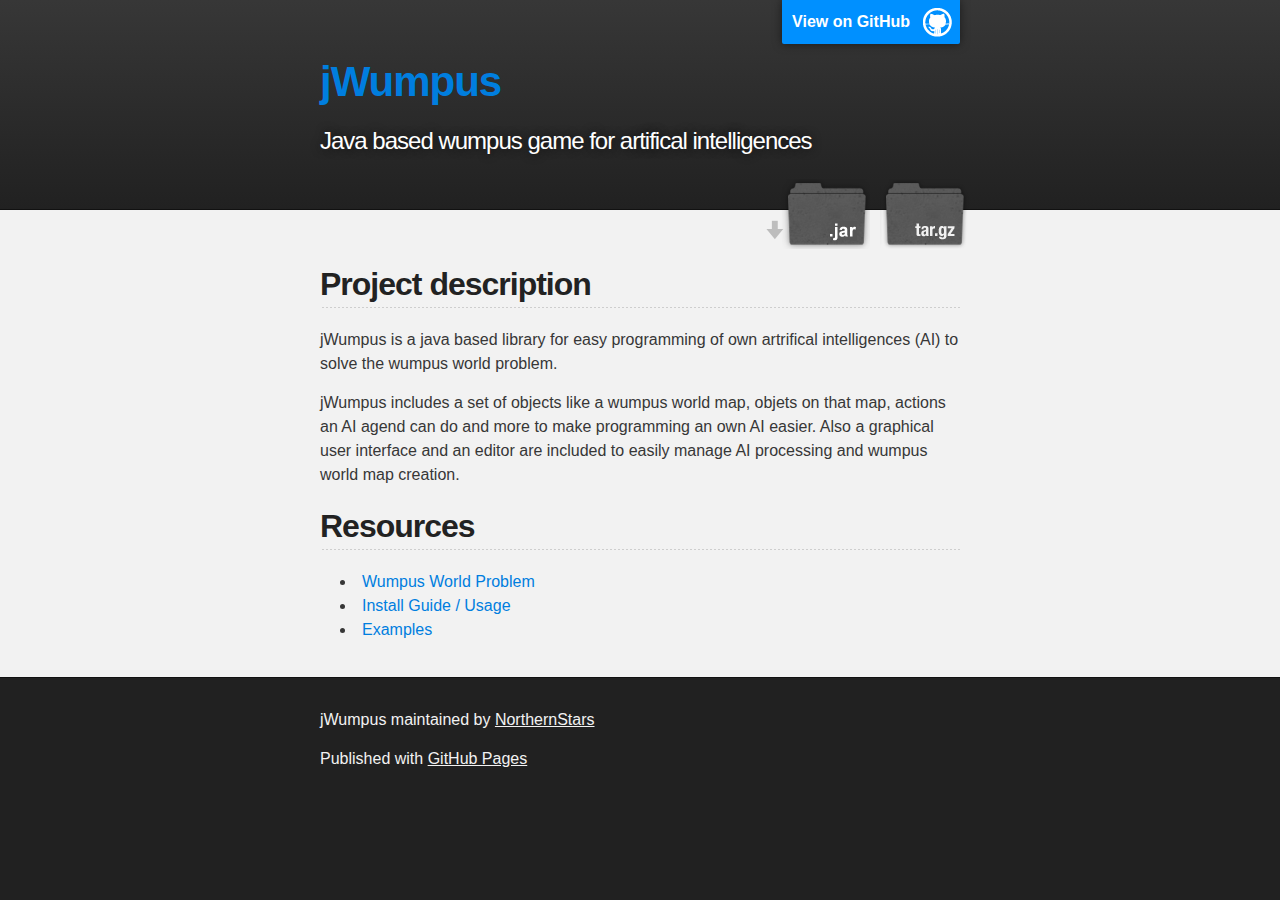
==== commit 3f4d4240: "Updated tonew structure. Partly new style." ====
--- a/index.html
+++ b/index.html
@@ -18,12 +18,13 @@
         <header class="inner">
           <a id="forkme_banner" href="https://github.com/NorthernStars/jWumpus">View on GitHub</a>
 
-          <h1 id="project_title">jWumpus</h1>
+          <h1 id="project_title"><a href="index.html">jWumpus</a></h1>
           <h2 id="project_tagline">Java based wumpus game for artifical intelligences</h2>
 
             <section id="downloads">
-              <a class="zip_download_link" href="https://github.com/NorthernStars/jWumpus/zipball/master">Download this project as a .zip file</a>
-              <a class="tar_download_link" href="https://github.com/NorthernStars/jWumpus/tarball/master">Download this project as a tar.gz file</a>
+            <a class="tar_download_link" href="https://github.com/NorthernStars/jWumpus/tarball/master">Download latest source code as a tar.gz file</a>
+              <a class="zip_download_link" href="https://github.com/NorthernStars/jWumpus/raw/master/jWumpus.jar">Download stable release as binary .jar file</a>
+              
             </section>
         </header>
     </div>
@@ -31,60 +32,19 @@
     <!-- MAIN CONTENT -->
     <div id="main_content_wrap" class="outer">
       <section id="main_content" class="inner">
-        <h1>
-<a name="download-latest-binary-package" class="anchor" href="#download-latest-binary-package"><span class="octicon octicon-link"></span></a>Download latest binary package</h1>
-
-<p>You can find the latest release at <a href="https://github.com/NorthernStars/jWumpus/releases">https://github.com/NorthernStars/jWumpus/releases</a>.</p>
-
-<h2>
-<a name="project-description" class="anchor" href="#project-description"><span class="octicon octicon-link"></span></a>Project description</h2>
-
-<p>jWumpus is a java based library for easy programming of own artrifical intelligences (AI) to solve the wumpus world problem.</p>
-
-<p>jWumpus includes a set of objects like a wumpus world map, objets on that map, actions an AI agend can do and more to make programming an own AI easier. Also a graphical user interface and an editor are included to easily manage AI processing and wumpus world map creation.</p>
-
-<h3>
-<a name="wumpus-world-problem" class="anchor" href="#wumpus-world-problem"><span class="octicon octicon-link"></span></a>Wumpus world problem</h3>
-
-<p>Inside the wumpus world there is an agent that wants to find the gold of the monster called wumpus.
-The world consists of rectangular fields. Each step the agend can move only one field up, down, left or right.</p>
-
-<p>At the fields around the wumpus the agent can smell a stench. At the fields around a trap the agend can fell a breeze. And (depending on the variant of the problem) at the fields around the gold a twinkle.
-The agend knows always on wich field he is but can not see anything of the world except the field hes standing on.</p>
-
-<p><img src="https://f.cloud.github.com/assets/3993793/2423907/d7e2ccba-aba0-11e3-8c19-69e2d3736dcd.png" alt="600px-wumpus_welt svg"></p>
-
-<p>The agent also has a bow with one ore more arrows. Using this bow he can try to shoot the wumpus by shooting into one direction (up, down, left, right).</p>
-
-<p>The agend has to move through the wumpus world and tries to find the gold and detect positions of traps and the wumpus.</p>
-
-<h2>
-<a name="starting-with-jwumpus" class="anchor" href="#starting-with-jwumpus"><span class="octicon octicon-link"></span></a>Starting with jWumpus</h2>
-
-<p>To start include jWumpus into your build path, create a new class for you AI and implement the <code>WumpusAI</code> interface from jWumpus. The interface includes a set of functions. Take a look at the examples to knwo more about that.</p>
-
-<p>Most important are the functions <code>public void putWumpusWorldMap(WumpusMap map)</code> wich is called by jWumpus main class to put a new wumpus world map into your AI and <code>public Action getAction()</code> wich calculates a <code>Action</code> depending on the <code>WumpusMap</code> your AI gets from jWumpus main class.</p>
-
-<p>To start the AI use a call like
-<code>new JWumpus( new ExampleAI() );</code>
-wich generates a new JWumpus object and passes a new AI instance to it. The JWumpus objects start the graphical user interface that offers control to load a map, or requesting the next action to do from AI.</p>
-
-<h2>
-<a name="examples" class="anchor" href="#examples"><span class="octicon octicon-link"></span></a>Examples</h2>
-
-<p>jWumpus includes two examples. Each example includes a own main function so that they can get started directly from within projects directory.</p>
-
-<h3>
-<a name="examplehumaninterface" class="anchor" href="#examplehumaninterface"><span class="octicon octicon-link"></span></a>ExampleHumanInterface</h3>
-
-<p>ExampleHumanInterface shows the general graphical user interface that offers direct access to the control functions of JWumpus class. It also loads a interface to set the next action the AI should do.
-<img src="https://raw.github.com/NorthernStars/jWumpus/master/screenshots/ExampleHumanInterface.jpg" alt="/ExampleHumanInterface"></p>
-
-<h3>
-<a name="examplehumaninterfaceonly" class="anchor" href="#examplehumaninterfaceonly"><span class="octicon octicon-link"></span></a>ExampleHumanInterfaceOnly</h3>
-
-<p>ExampleHumanInterfaceOnly shows only a interface for loading a map or showing the map editor. If a map is loaded the AI automatically starts a automatic step processing and the next action the AI should do could be set through the graphical user interface.
-<img src="https://raw.github.com/NorthernStars/jWumpus/master/screenshots/ExampleHumanInterfaceOnly.jpg" alt="ExampleHumanInterfaceOnly"></p>
+		
+		<h2><span class="octicon octicon-link"></span>Project description</h2>		
+		<p>jWumpus is a java based library for easy programming of own artrifical intelligences (AI) to solve the wumpus world problem.</p>
+		
+		<p>jWumpus includes a set of objects like a wumpus world map, objets on that map, actions an AI agend can do and more to make programming an own AI easier. Also a graphical user interface and an editor are included to easily manage AI processing and wumpus world map creation.</p>
+		
+		<h2><a name="resources" class="anchor" href="#resources"><span class="octicon octicon-link"></span></a>Resources</h2>
+		<ul>
+			<li><a href="wumpusworld.html">Wumpus World Problem</a></li>
+			<li><a href="installguide.html">Install Guide / Usage</a></li>
+			<li><a href="examples.html">Examples</a></li>
+		</ul>
+		
       </section>
     </div>
 
--- a/stylesheets/stylesheet.css
+++ b/stylesheets/stylesheet.css
@@ -44,6 +44,10 @@
   border-spacing: 0;
 }
 
+i{
+  font-family: monospace;
+}
+
 /*******************************************************************************
 Theme Styles
 *******************************************************************************/
@@ -69,6 +73,10 @@
 h1 {
   font-size: 36px;
   font-weight: 700;
+}
+
+h1 a:hover{
+	text-decoration: none;
 }
 
 h2 {
@@ -344,6 +352,15 @@
   margin-left: 10px;
 }
 
+.back {
+  display: block;
+  float: left;
+  height: 22px;
+  text-indent: +15px;
+  background: url(../images/back.png) no-repeat center left;
+  margin-left: 10px;
+}
+
 .zip_download_link:hover {
   background: url(../images/sprite_download.png) no-repeat top left;
 }
